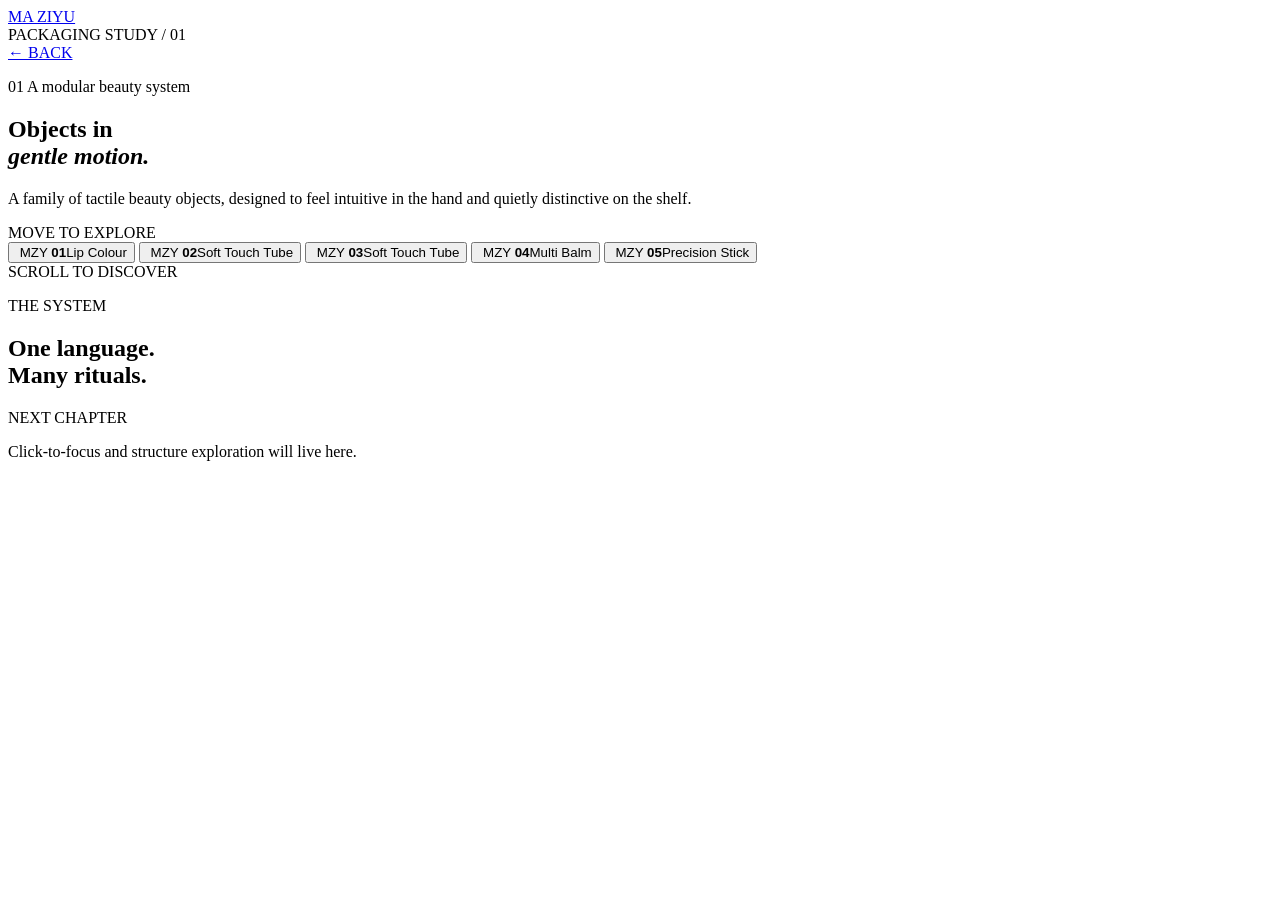
==== beauty-system/index.html @ 0d994dc4 "Add beauty packaging study: beauty-system/index.html" ====
<!doctype html>
<html lang="zh-CN">
<head>
  <meta charset="UTF-8">
  <meta name="viewport" content="width=device-width,initial-scale=1">
  <meta name="description" content="Beauty packaging system — interactive 2.5D product study">
  <title>Beauty Packaging System — MA ZIYU</title>
  <link rel="stylesheet" href="./style.css">
</head>
<body>
  <main class="site">
    <header class="topbar">
      <a class="wordmark" href="../">MA ZIYU</a>
      <div class="edition">PACKAGING STUDY / 01</div>
      <a class="back" href="../" aria-label="返回作品集首页">← BACK</a>
    </header>

    <section class="hero">
      <div class="hero-copy">
        <p class="eyebrow"><span>01</span> A modular beauty system</p>
        <h1>Objects in<br><em>gentle motion.</em></h1>
        <p class="intro">A family of tactile beauty objects, designed to feel intuitive in the hand and quietly distinctive on the shelf.</p>
      </div>

      <div class="stage" id="productStage" aria-label="Interactive beauty packaging collection">
        <div class="halo halo-one"></div><div class="halo halo-two"></div>
        <div class="stage-note">MOVE TO EXPLORE</div>

        <button class="product lipstick product-1" data-depth="1.1" aria-label="Lip Colour">
          <span class="product-shadow"><img src="./products/lipstick-red-shadow.png" alt=""></span>
          <span class="float-wrap"><img class="product-art" src="./products/lipstick-red.png" alt=""><span class="object"><span class="cap"></span><span class="body"><span class="brand">MZY</span></span></span></span>
          <span class="product-label"><b>01</b>Lip Colour</span>
        </button>
        <button class="product tube tube-blue product-2" data-depth=".72" aria-label="Soft Touch Tube">
          <span class="product-shadow"><img src="./products/tube-blue-shadow.png" alt=""></span>
          <span class="float-wrap"><img class="product-art" src="./products/tube-blue.png" alt=""><span class="object"><span class="cap"></span><span class="body"><span class="brand">MZY</span></span></span></span>
          <span class="product-label"><b>02</b>Soft Touch Tube</span>
        </button>
        <button class="product tube tube-pink product-3" data-depth=".9" aria-label="Soft Touch Tube">
          <span class="product-shadow"><img src="./products/tube-pink-shadow.png" alt=""></span>
          <span class="float-wrap"><img class="product-art" src="./products/tube-pink.png" alt=""><span class="object"><span class="cap"></span><span class="body"><span class="brand">MZY</span></span></span></span>
          <span class="product-label"><b>03</b>Soft Touch Tube</span>
        </button>
        <button class="product balm product-4" data-depth="1.28" aria-label="Multi Balm">
          <span class="product-shadow"><img src="./products/multi-balm-shadow.png" alt=""></span>
          <span class="float-wrap"><img class="product-art" src="./products/multi-balm.png" alt=""><span class="object"><span class="cap"></span><span class="body"><span class="brand">MZY</span></span></span></span>
          <span class="product-label"><b>04</b>Multi Balm</span>
        </button>
        <button class="product stick product-5" data-depth=".58" aria-label="Precision Stick">
          <span class="product-shadow"><img src="./products/precision-stick-shadow.png" alt=""></span>
          <span class="float-wrap"><img class="product-art" src="./products/precision-stick.png" alt=""><span class="object"><span class="cap"></span><span class="body"><span class="brand">MZY</span></span></span></span>
          <span class="product-label"><b>05</b>Precision Stick</span>
        </button>
      </div>
      <div class="scroll-cue"><span></span>SCROLL TO DISCOVER</div>
    </section>

    <section class="next-section">
      <p>THE SYSTEM</p><h2>One language.<br>Many rituals.</h2>
      <div class="future-card"><span>NEXT CHAPTER</span><p>Click-to-focus and structure exploration will live here.</p></div>
    </section>
  </main>
  <script src="./script.js"></script>
</body>
</html>
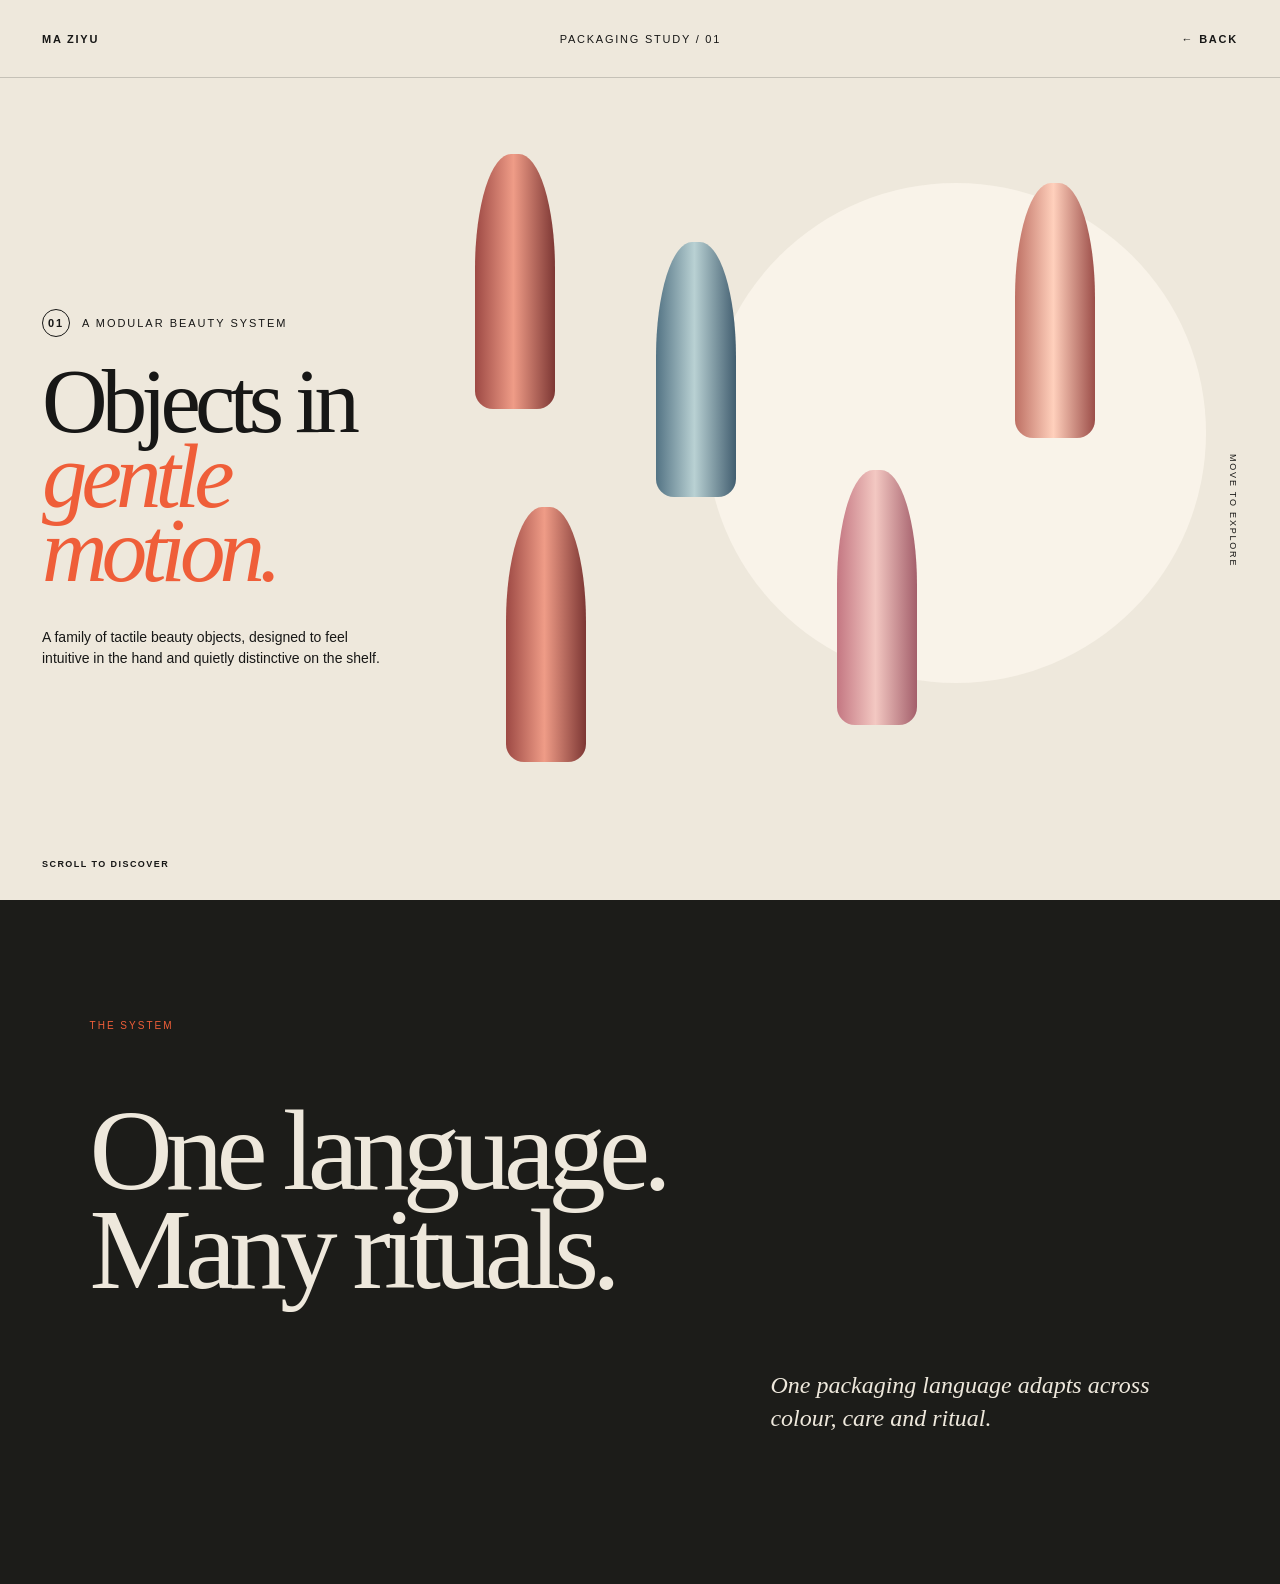
==== commit 503242fa: "Simplify editable portfolio site" ====
--- a/beauty-system/index.html
+++ b/beauty-system/index.html
@@ -1,65 +1,22 @@
 <!doctype html>
 <html lang="zh-CN">
 <head>
-  <meta charset="UTF-8">
+  <meta charset="utf-8">
   <meta name="viewport" content="width=device-width,initial-scale=1">
-  <meta name="description" content="Beauty packaging system — interactive 2.5D product study">
+  <meta name="description" content="Interactive 2.5D beauty packaging study">
   <title>Beauty Packaging System — MA ZIYU</title>
   <link rel="stylesheet" href="./style.css">
 </head>
 <body>
-  <main class="site">
-    <header class="topbar">
-      <a class="wordmark" href="../">MA ZIYU</a>
-      <div class="edition">PACKAGING STUDY / 01</div>
-      <a class="back" href="../" aria-label="返回作品集首页">← BACK</a>
-    </header>
-
+  <header><a href="../">MA ZIYU</a><span id="edition"></span><a href="../">← BACK</a></header>
+  <main>
     <section class="hero">
-      <div class="hero-copy">
-        <p class="eyebrow"><span>01</span> A modular beauty system</p>
-        <h1>Objects in<br><em>gentle motion.</em></h1>
-        <p class="intro">A family of tactile beauty objects, designed to feel intuitive in the hand and quietly distinctive on the shelf.</p>
-      </div>
-
-      <div class="stage" id="productStage" aria-label="Interactive beauty packaging collection">
-        <div class="halo halo-one"></div><div class="halo halo-two"></div>
-        <div class="stage-note">MOVE TO EXPLORE</div>
-
-        <button class="product lipstick product-1" data-depth="1.1" aria-label="Lip Colour">
-          <span class="product-shadow"><img src="./products/lipstick-red-shadow.png" alt=""></span>
-          <span class="float-wrap"><img class="product-art" src="./products/lipstick-red.png" alt=""><span class="object"><span class="cap"></span><span class="body"><span class="brand">MZY</span></span></span></span>
-          <span class="product-label"><b>01</b>Lip Colour</span>
-        </button>
-        <button class="product tube tube-blue product-2" data-depth=".72" aria-label="Soft Touch Tube">
-          <span class="product-shadow"><img src="./products/tube-blue-shadow.png" alt=""></span>
-          <span class="float-wrap"><img class="product-art" src="./products/tube-blue.png" alt=""><span class="object"><span class="cap"></span><span class="body"><span class="brand">MZY</span></span></span></span>
-          <span class="product-label"><b>02</b>Soft Touch Tube</span>
-        </button>
-        <button class="product tube tube-pink product-3" data-depth=".9" aria-label="Soft Touch Tube">
-          <span class="product-shadow"><img src="./products/tube-pink-shadow.png" alt=""></span>
-          <span class="float-wrap"><img class="product-art" src="./products/tube-pink.png" alt=""><span class="object"><span class="cap"></span><span class="body"><span class="brand">MZY</span></span></span></span>
-          <span class="product-label"><b>03</b>Soft Touch Tube</span>
-        </button>
-        <button class="product balm product-4" data-depth="1.28" aria-label="Multi Balm">
-          <span class="product-shadow"><img src="./products/multi-balm-shadow.png" alt=""></span>
-          <span class="float-wrap"><img class="product-art" src="./products/multi-balm.png" alt=""><span class="object"><span class="cap"></span><span class="body"><span class="brand">MZY</span></span></span></span>
-          <span class="product-label"><b>04</b>Multi Balm</span>
-        </button>
-        <button class="product stick product-5" data-depth=".58" aria-label="Precision Stick">
-          <span class="product-shadow"><img src="./products/precision-stick-shadow.png" alt=""></span>
-          <span class="float-wrap"><img class="product-art" src="./products/precision-stick.png" alt=""><span class="object"><span class="cap"></span><span class="body"><span class="brand">MZY</span></span></span></span>
-          <span class="product-label"><b>05</b>Precision Stick</span>
-        </button>
-      </div>
-      <div class="scroll-cue"><span></span>SCROLL TO DISCOVER</div>
+      <div class="copy"><p class="eyebrow"><b>01</b><span id="eyebrow"></span></p><h1><span id="heading"></span><br><em id="accent"></em></h1><p id="intro"></p></div>
+      <div class="stage" id="stage"><i></i><small>MOVE TO EXPLORE</small></div>
+      <a class="scroll" href="#story">SCROLL TO DISCOVER</a>
     </section>
-
-    <section class="next-section">
-      <p>THE SYSTEM</p><h2>One language.<br>Many rituals.</h2>
-      <div class="future-card"><span>NEXT CHAPTER</span><p>Click-to-focus and structure exploration will live here.</p></div>
-    </section>
+    <section class="story" id="story"><p id="chapter"></p><h2 id="chapterTitle"></h2><div id="chapterText"></div></section>
   </main>
-  <script src="./script.js"></script>
+  <script src="../content.js"></script><script src="./script.js"></script>
 </body>
 </html>
--- a/beauty-system/style.css
+++ b/beauty-system/style.css
@@ -0,0 +1 @@
+:root{--paper:#eee8dc;--ink:#171716;--accent:#ef5e39}*{box-sizing:border-box}html{scroll-behavior:smooth}body{margin:0;background:var(--paper);color:var(--ink);font-family:Arial,sans-serif}header{position:absolute;z-index:9;width:100%;height:78px;padding:0 42px;border-bottom:1px solid #17171630;display:flex;align-items:center;justify-content:space-between;font-size:11px;letter-spacing:.16em}a{color:inherit;text-decoration:none;font-weight:700}.hero{min-height:100svh;display:grid;grid-template-columns:minmax(290px,.75fr) minmax(560px,1.45fr);padding:124px 42px 42px;position:relative;overflow:hidden}.copy{align-self:center;z-index:2;max-width:500px}.eyebrow{display:flex;gap:12px;align-items:center;font-size:11px;letter-spacing:.18em;text-transform:uppercase}.eyebrow b{border:1px solid;border-radius:50%;width:28px;height:28px;display:grid;place-items:center}h1{font:400 clamp(64px,7.1vw,116px)/.82 Georgia,serif;letter-spacing:-.065em;margin:28px 0 38px}h1 em{color:var(--accent);font-weight:400}#intro{max-width:355px;line-height:1.55;font-size:14px}.stage{--x:0;--y:0;position:relative;min-height:620px;perspective:1200px}.stage>i{position:absolute;width:500px;height:500px;border-radius:50%;background:#fffaf0aa;right:4%;top:8%;transform:translate(calc(var(--x)*-8px),calc(var(--y)*-8px))}.stage>small{position:absolute;right:0;top:45%;font-size:9px;letter-spacing:.2em;writing-mode:vertical-rl}.product{--d:1;--n:0;position:absolute;width:130px;height:330px;border:0;background:none;padding:0;cursor:pointer;transform:translate(calc(var(--x)*var(--d)*15px),calc(var(--y)*var(--d)*11px));animation:float calc(4.7s + var(--n)*.2s) ease-in-out infinite}.product:nth-of-type(2){left:4%;bottom:7%}.product:nth-of-type(3){left:23%;top:12%}.product:nth-of-type(4){left:46%;bottom:12%}.product:nth-of-type(5){right:15%;top:4%}.product:nth-of-type(6){right:-1%;bottom:7%}.product img{width:100%;height:100%;object-fit:contain;filter:drop-shadow(0 18px 18px #35271b26)}.fallback{position:absolute;inset:30px 25px 45px;border-radius:45% 45% 18px 18px;background:linear-gradient(90deg,#9d4944,#ef9c87 48%,#7d3734);z-index:-1}.product:nth-of-type(3) .fallback{background:linear-gradient(90deg,#537384,#b9d1d3 48%,#425e70)}.product:nth-of-type(4) .fallback{background:linear-gradient(90deg,#c47782,#f3c8c2 48%,#a45f6b)}.product:nth-of-type(5) .fallback{background:linear-gradient(90deg,#be7064,#ffd0bc 48%,#9c4e49)}.product:nth-of-type(6) .fallback{background:linear-gradient(90deg,#292824,#898078 48%,#24231f)}.product label{position:absolute;left:50%;bottom:0;transform:translateX(-50%);white-space:nowrap;font-size:9px;letter-spacing:.12em;opacity:0}.product:hover label,.product:focus-visible label{opacity:.75}.scroll{position:absolute;left:42px;bottom:31px;font-size:9px;letter-spacing:.16em}.story{min-height:76vh;background:#1c1c19;color:var(--paper);padding:110px 7vw}.story>p{color:var(--accent);font-size:10px;letter-spacing:.2em}.story h2{white-space:pre-line;font:400 clamp(62px,9vw,140px)/.86 Georgia,serif;letter-spacing:-.06em;margin:70px 0}.story div{max-width:420px;margin-left:auto;font:italic 24px/1.35 Georgia,serif}@keyframes float{50%{translate:0 -14px}}@media(prefers-reduced-motion:reduce){*{animation:none!important;scroll-behavior:auto}}@media(max-width:900px){header{padding:0 20px}header span{display:none}.hero{grid-template-columns:1fr;min-height:950px;padding:105px 20px}.copy{align-self:start}.stage{position:absolute;left:10px;right:10px;top:400px;height:500px;min-height:0;transform:scale(.82);transform-origin:top left;width:120%}.scroll{left:20px}.story{padding:80px 24px}}@media(max-width:560px){h1{font-size:61px}.product:nth-of-type(3){display:none}.product:nth-of-type(4){left:30%}.product:nth-of-type(5){right:20%}}
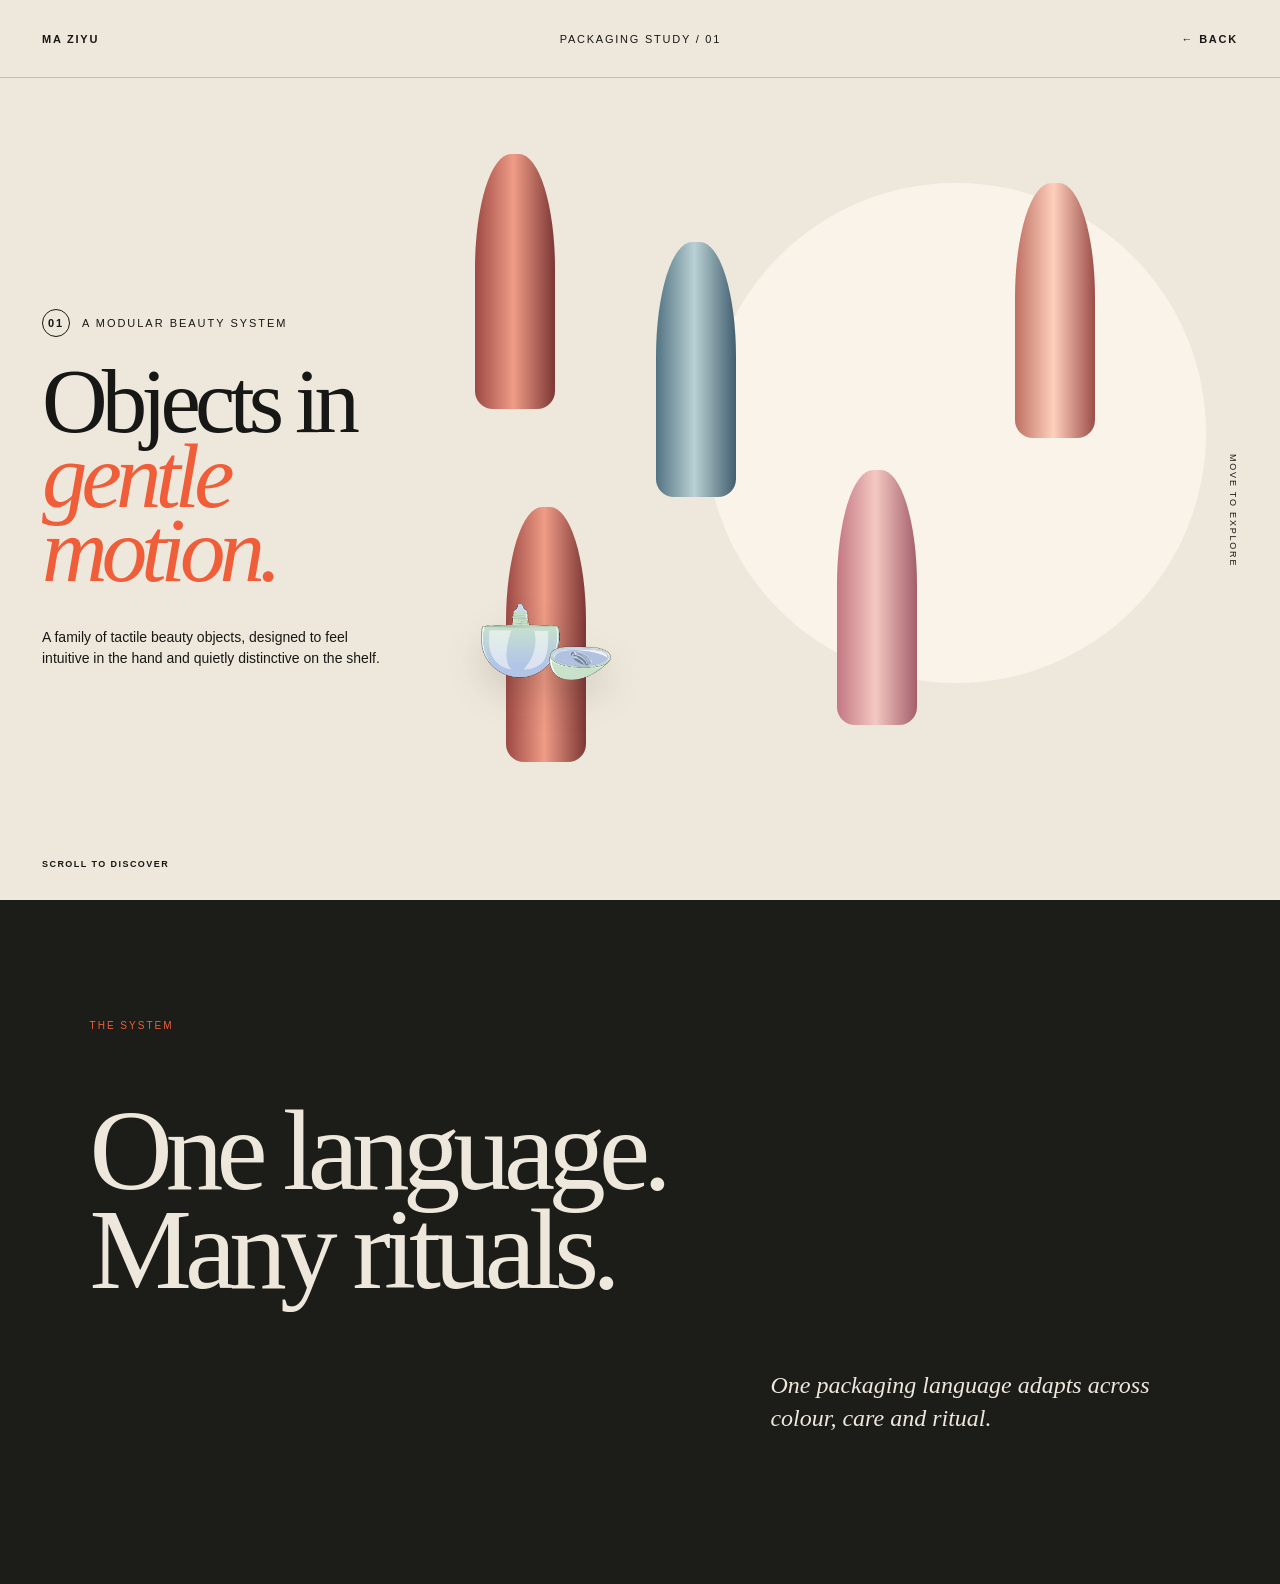
==== commit 56a57722: "Make portfolio a continuous editable page" ====
--- a/beauty-system/index.html
+++ b/beauty-system/index.html
@@ -7,8 +7,8 @@
   <title>Beauty Packaging System — MA ZIYU</title>
   <link rel="stylesheet" href="./style.css">
 </head>
-<body>
-  <header><a href="../">MA ZIYU</a><span id="edition"></span><a href="../">← BACK</a></header>
+<body data-page="beauty">
+  <header class="project-header"><a href="../">MA ZIYU</a><span id="edition"></span><a href="../">← BACK</a></header>
   <main>
     <section class="hero">
       <div class="copy"><p class="eyebrow"><b>01</b><span id="eyebrow"></span></p><h1><span id="heading"></span><br><em id="accent"></em></h1><p id="intro"></p></div>
--- a/beauty-system/style.css
+++ b/beauty-system/style.css
@@ -1 +1 @@
-:root{--paper:#eee8dc;--ink:#171716;--accent:#ef5e39}*{box-sizing:border-box}html{scroll-behavior:smooth}body{margin:0;background:var(--paper);color:var(--ink);font-family:Arial,sans-serif}header{position:absolute;z-index:9;width:100%;height:78px;padding:0 42px;border-bottom:1px solid #17171630;display:flex;align-items:center;justify-content:space-between;font-size:11px;letter-spacing:.16em}a{color:inherit;text-decoration:none;font-weight:700}.hero{min-height:100svh;display:grid;grid-template-columns:minmax(290px,.75fr) minmax(560px,1.45fr);padding:124px 42px 42px;position:relative;overflow:hidden}.copy{align-self:center;z-index:2;max-width:500px}.eyebrow{display:flex;gap:12px;align-items:center;font-size:11px;letter-spacing:.18em;text-transform:uppercase}.eyebrow b{border:1px solid;border-radius:50%;width:28px;height:28px;display:grid;place-items:center}h1{font:400 clamp(64px,7.1vw,116px)/.82 Georgia,serif;letter-spacing:-.065em;margin:28px 0 38px}h1 em{color:var(--accent);font-weight:400}#intro{max-width:355px;line-height:1.55;font-size:14px}.stage{--x:0;--y:0;position:relative;min-height:620px;perspective:1200px}.stage>i{position:absolute;width:500px;height:500px;border-radius:50%;background:#fffaf0aa;right:4%;top:8%;transform:translate(calc(var(--x)*-8px),calc(var(--y)*-8px))}.stage>small{position:absolute;right:0;top:45%;font-size:9px;letter-spacing:.2em;writing-mode:vertical-rl}.product{--d:1;--n:0;position:absolute;width:130px;height:330px;border:0;background:none;padding:0;cursor:pointer;transform:translate(calc(var(--x)*var(--d)*15px),calc(var(--y)*var(--d)*11px));animation:float calc(4.7s + var(--n)*.2s) ease-in-out infinite}.product:nth-of-type(2){left:4%;bottom:7%}.product:nth-of-type(3){left:23%;top:12%}.product:nth-of-type(4){left:46%;bottom:12%}.product:nth-of-type(5){right:15%;top:4%}.product:nth-of-type(6){right:-1%;bottom:7%}.product img{width:100%;height:100%;object-fit:contain;filter:drop-shadow(0 18px 18px #35271b26)}.fallback{position:absolute;inset:30px 25px 45px;border-radius:45% 45% 18px 18px;background:linear-gradient(90deg,#9d4944,#ef9c87 48%,#7d3734);z-index:-1}.product:nth-of-type(3) .fallback{background:linear-gradient(90deg,#537384,#b9d1d3 48%,#425e70)}.product:nth-of-type(4) .fallback{background:linear-gradient(90deg,#c47782,#f3c8c2 48%,#a45f6b)}.product:nth-of-type(5) .fallback{background:linear-gradient(90deg,#be7064,#ffd0bc 48%,#9c4e49)}.product:nth-of-type(6) .fallback{background:linear-gradient(90deg,#292824,#898078 48%,#24231f)}.product label{position:absolute;left:50%;bottom:0;transform:translateX(-50%);white-space:nowrap;font-size:9px;letter-spacing:.12em;opacity:0}.product:hover label,.product:focus-visible label{opacity:.75}.scroll{position:absolute;left:42px;bottom:31px;font-size:9px;letter-spacing:.16em}.story{min-height:76vh;background:#1c1c19;color:var(--paper);padding:110px 7vw}.story>p{color:var(--accent);font-size:10px;letter-spacing:.2em}.story h2{white-space:pre-line;font:400 clamp(62px,9vw,140px)/.86 Georgia,serif;letter-spacing:-.06em;margin:70px 0}.story div{max-width:420px;margin-left:auto;font:italic 24px/1.35 Georgia,serif}@keyframes float{50%{translate:0 -14px}}@media(prefers-reduced-motion:reduce){*{animation:none!important;scroll-behavior:auto}}@media(max-width:900px){header{padding:0 20px}header span{display:none}.hero{grid-template-columns:1fr;min-height:950px;padding:105px 20px}.copy{align-self:start}.stage{position:absolute;left:10px;right:10px;top:400px;height:500px;min-height:0;transform:scale(.82);transform-origin:top left;width:120%}.scroll{left:20px}.story{padding:80px 24px}}@media(max-width:560px){h1{font-size:61px}.product:nth-of-type(3){display:none}.product:nth-of-type(4){left:30%}.product:nth-of-type(5){right:20%}}
+:root{--paper:#eee8dc;--ink:#171716;--accent:#ef5e39}*{box-sizing:border-box}html{scroll-behavior:smooth}body{margin:0;background:var(--paper);color:var(--ink);font-family:Arial,sans-serif}.project-header{position:absolute;z-index:9;width:100%;height:78px;padding:0 42px;border-bottom:1px solid #17171630;display:flex;align-items:center;justify-content:space-between;font-size:11px;letter-spacing:.16em}a{color:inherit;text-decoration:none;font-weight:700}.hero{min-height:100svh;display:grid;grid-template-columns:minmax(290px,.75fr) minmax(560px,1.45fr);padding:124px 42px 42px;position:relative;overflow:hidden}.copy{align-self:center;z-index:2;max-width:500px}.eyebrow{display:flex;gap:12px;align-items:center;font-size:11px;letter-spacing:.18em;text-transform:uppercase}.eyebrow b{border:1px solid;border-radius:50%;width:28px;height:28px;display:grid;place-items:center}h1{font:400 clamp(64px,7.1vw,116px)/.82 Georgia,serif;letter-spacing:-.065em;margin:28px 0 38px}h1 em{color:var(--accent);font-weight:400}#intro{max-width:355px;line-height:1.55;font-size:14px}.stage{--x:0;--y:0;position:relative;min-height:620px;perspective:1200px}.stage>i{position:absolute;width:500px;height:500px;border-radius:50%;background:#fffaf0aa;right:4%;top:8%;transform:translate(calc(var(--x)*-8px),calc(var(--y)*-8px))}.stage>small{position:absolute;right:0;top:45%;font-size:9px;letter-spacing:.2em;writing-mode:vertical-rl}.product{--d:1;--n:0;position:absolute;width:130px;height:330px;border:0;background:none;padding:0;cursor:pointer;transform:translate(calc(var(--x)*var(--d)*15px),calc(var(--y)*var(--d)*11px));animation:float calc(4.7s + var(--n)*.2s) ease-in-out infinite}.product:nth-of-type(2){left:4%;bottom:7%}.product:nth-of-type(3){left:23%;top:12%}.product:nth-of-type(4){left:46%;bottom:12%}.product:nth-of-type(5){right:15%;top:4%}.product:nth-of-type(6){right:-1%;bottom:7%}.product img{width:100%;height:100%;object-fit:contain;filter:drop-shadow(0 18px 18px #35271b26)}.fallback{position:absolute;inset:30px 25px 45px;border-radius:45% 45% 18px 18px;background:linear-gradient(90deg,#9d4944,#ef9c87 48%,#7d3734);z-index:-1}.product:nth-of-type(3) .fallback{background:linear-gradient(90deg,#537384,#b9d1d3 48%,#425e70)}.product:nth-of-type(4) .fallback{background:linear-gradient(90deg,#c47782,#f3c8c2 48%,#a45f6b)}.product:nth-of-type(5) .fallback{background:linear-gradient(90deg,#be7064,#ffd0bc 48%,#9c4e49)}.product:nth-of-type(6) .fallback{background:linear-gradient(90deg,#292824,#898078 48%,#24231f)}.product label{position:absolute;left:50%;bottom:0;transform:translateX(-50%);white-space:nowrap;font-size:9px;letter-spacing:.12em;opacity:0}.product:hover label,.product:focus-visible label{opacity:.75}.scroll{position:absolute;left:42px;bottom:31px;font-size:9px;letter-spacing:.16em}.story{min-height:76vh;background:#1c1c19;color:var(--paper);padding:110px 7vw}.story>p{color:var(--accent);font-size:10px;letter-spacing:.2em}.story h2{white-space:pre-line;font:400 clamp(62px,9vw,140px)/.86 Georgia,serif;letter-spacing:-.06em;margin:70px 0}.story div{max-width:420px;margin-left:auto;font:italic 24px/1.35 Georgia,serif}@keyframes float{50%{translate:0 -14px}}@media(prefers-reduced-motion:reduce){*{animation:none!important;scroll-behavior:auto}}@media(max-width:900px){.project-header{padding:0 20px}.project-header span{display:none}.hero{grid-template-columns:1fr;min-height:950px;padding:105px 20px}.copy{align-self:start}.stage{position:absolute;left:10px;right:10px;top:400px;height:500px;min-height:0;transform:scale(.82);transform-origin:top left;width:120%}.scroll{left:20px}.story{padding:80px 24px}}@media(max-width:560px){h1{font-size:61px}.product:nth-of-type(3){display:none}.product:nth-of-type(4){left:30%}.product:nth-of-type(5){right:20%}}
